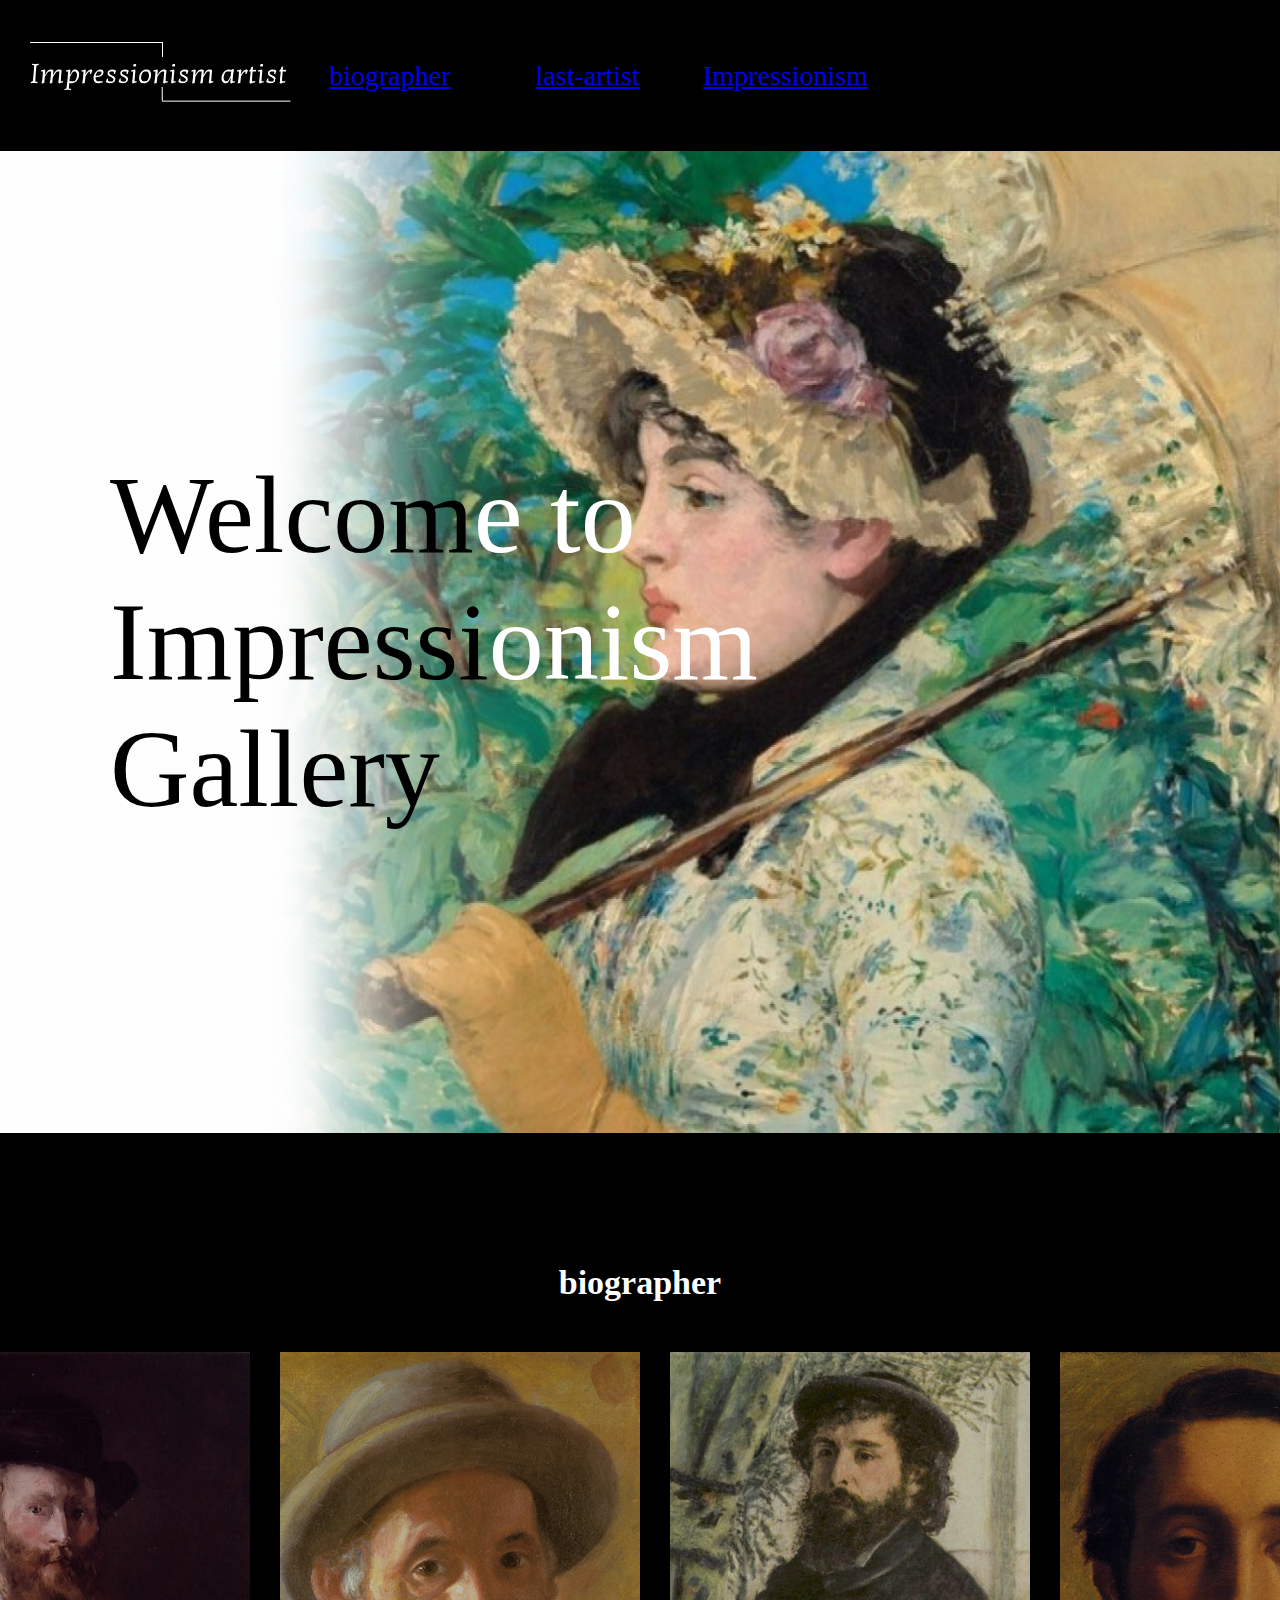
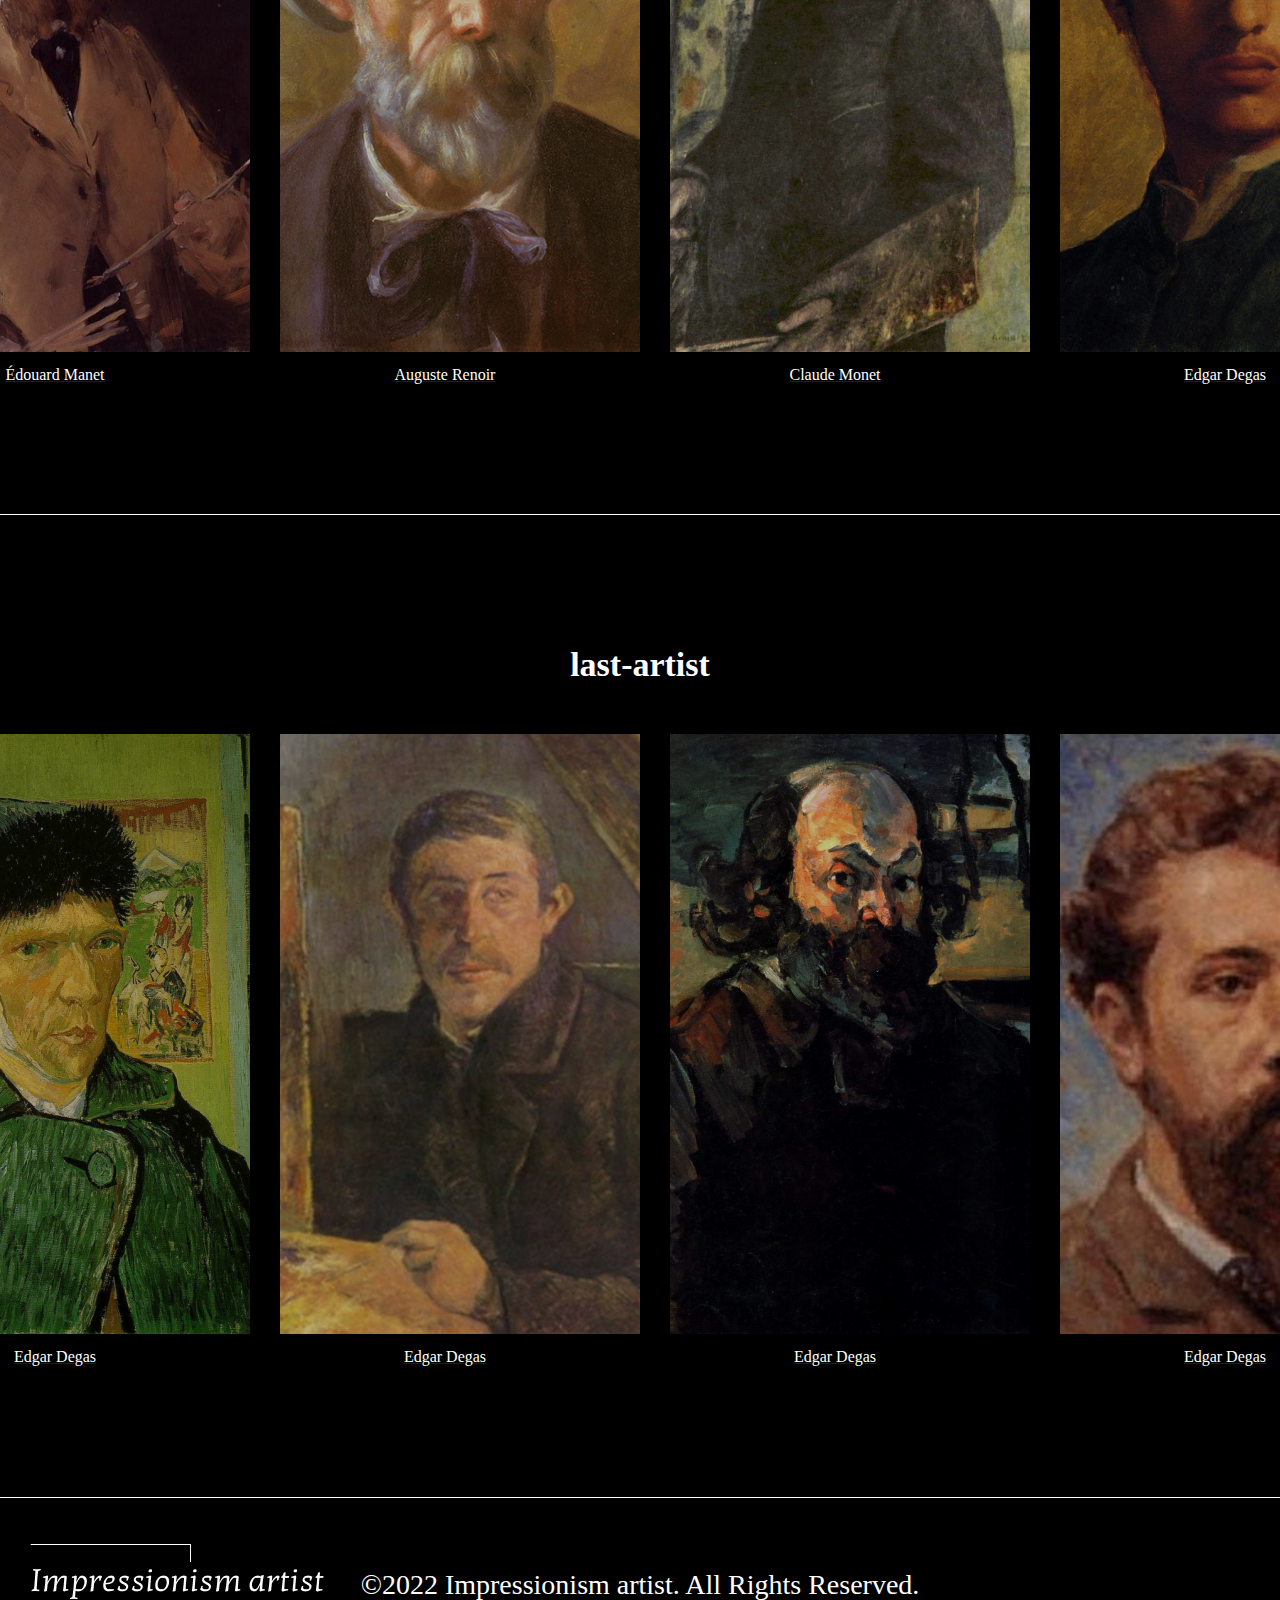
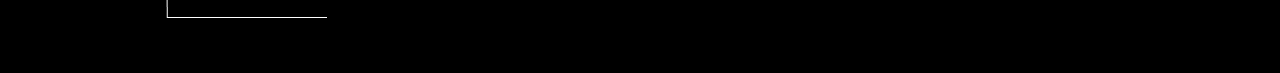
==== index.html @ 1bdc6eee "Add files via upload" ====
<!DOCTYPE html>
<html lang="en">
<head>
    <meta charset="UTF-8">
    <meta http-equiv="X-UA-Compatible" content="IE=edge">
    <meta name="viewport" content="width=device-width, initial-scale=1.0">
    <title>Impressionism artist</title>
    <!-- Noto Sans KR -->
    <link href="https://fonts.googleapis.com/css2?family=Noto+Sans+KR:wght@400;500;700&display=swap" rel="stylesheet">
    <!-- Bootstrap icon -->
    <link rel="stylesheet" href="https://cdn.jsdelivr.net/npm/bootstrap-icons@1.9.1/font/bootstrap-icons.css">
    <!-- style.css(공통) -->
    <link rel="stylesheet" href="./css/style.css">
    <script src="./js/main.js"></script>

</head>
<body>
    <header id="main-header" class="m-header"> 
        <div class="container">
            <h1>
                <a href="./index.html"> 
                    <img src="./images/logo.svg" alt="main-logo">
                </a>
            </h1>
            <nav>
                <div class="nav-bg"></div>
                <ul class="gnb">
                    <li><a href="#">biographer</a>
                        <ul class="sub">
                            <li><a href="#">Édouard Manet</a></li>
                            <li><a href="#">Auguste Renoir</a></li>
                            <li><a href="#">Claude Monet</a></li>
                            <li><a href="#">Edgar Degas</a></li>
                        </ul>
                    </li>
                    <li><a href="#">last-artist</a>
                        <ul class="sub">
                            <li><a href="#">Vincent Willem van Gogh</a></li>
                            <li><a href="#">Eugène Henri Paul Gauguin</a></li>
                            <li><a href="#">Paul Cézanne</a></li>
                            <li><a href="#">Georges Pierre Seurat</a></li>
                        </ul>
                    </li>
                    <li><a href="#">Impressionism</a></li>
                </div>
            </div>
    </header>
    <section id="section01-impressionism">
        <article>
            <div class="main-p">
                <p>Welcom<span>e to</span>
                    <br>Impressi<span>onism</span>
                    <br>Gallery</p>
                <img src="./images/main.jpg" alt="">
            </div>
        </article>
    </section>
    <section id="section02-impressionism">
        <h1 class="first">biographer</h1>
            <div class="biographer">
                <a href="#"><img src="./images/Édouard Manet.jpg" alt="1"><p>Édouard Manet </p></a>
                <a href="#"><img src="./images/Auguste Renoir.jpg" alt="2"><p>Auguste Renoir</p></a>
                <a href="#"><img src="./images/Claude Monet.jpg" alt="3"><p>Claude Monet</p></a>
                <a href="#"><img src="./images/Edgar Degas.jpg" alt="4"><p>Edgar Degas</p></a>
            </div>
    </section>
    <section id="section03-impressionism">
        <h1 class="second">last-artist</h1>
        <article>
            <div class="last-artist">
                <a href="#"><img src="./images/Vincent Willem van Gogh.jpg" alt="1"><p>Edgar Degas</p>
                <a href="#"><img src="./images/Eugène Henri Paul Gauguin.jpg " alt="2"><p>Edgar Degas</p></a>
                <a href="#"><img src="./images/Paul Cézanne.jpg" alt="3"><p>Edgar Degas</p></a>
                <a href="#"><img src="./images/Georges Pierre Seurat.jpg" alt="4"><p>Edgar Degas</p></a>
            </div>
        </article>
    </section>

    <footer>
        <div class="footer-container">
        <h1 class="footer-logo">
            <img src="./images/footer-logo.png" alt="">
        </h1>
           <p>©2022 Impressionism artist. All Rights Reserved.</p>
        <div> 
    </footer>
</body>
</html>
---- css/style.css ----
/* reset */
:root {
    --brand-color : #000000;
    --bg-color : #F9FE00;
    --pc-header-height: 151px;
}

* {
    margin: 0;
    padding: 0;
    box-sizing: border-box;
}

/* main-header */
#main-header {
    width: 100%;
    height: 151px;
    background: #000;
    display: flex;
    text-align: center;
    align-items: center;
    justify-content: space-between;
}

.container {
    width: 100%;
    display: flex;
    text-align: center;
    align-items: center;
    justify-content: center;
}

.container img {
    padding-left: 30px;
}

#main-header .nav-bg {
    position: absolute;
    width: 100%;
    height: 151px;
    background: #fff;
    opacity: 0.6;
    left: 0;
    top: 90px;
    display: none;
}

#main-header nav {
    width: 100%;
    float: right;
    text-align: center;
}

#main-header nav ul.gnb {
    width: 100%;
}

#main-header nav ul.gnb>li {
    width: 20%;
    float: left;
    position: relative;
}

#main-header nav ul.gnb>li>a {
    width: 100%;
    height: 100%;
    display: block;
    font-size: 28px;
}

#main-header nav ul.gnb>li:hover>a {
    color : #fff;
}

#main-header nav ul.gnb>li>ul.sub {
    width: 100%;
    height: 210px;
    display: none;
}

#main-header nav ul.gnb>li>ul.sub>li {
    width: 100%;
    line-height: 60px;
    font-size: 22px;
}

#main-header nav ul.gnb>li>ul.sub>li>a {
    width: 100%;
    height: 100%;
    display: block;
    color: #fff;
}

#main-header nav ul.gnb>li>ul.sub>li:hover>a {
    color: #000;
    font-weight: 700;
}


/* section01 */
#section01-impressionism {
    height: 982px;
    background-color: #000;
}

#section01-impressionism img{
    width: 100%;
    height: 982px;
}

.main-p{
    position: relative;
    display: flex;
    align-items: center;
}

.main-p p{
    position: absolute;
    align-items: center;
    justify-content: center;
    color: #000;
    font-size: 110px;
    padding-left: 110px;
}

.main-p span{
    color: #fff;
}

/* section02 */
#section02-impressionism{
    display: flex;
    flex-direction: column;
    justify-content: center;
    align-items: center;
    text-align: center;
    height: 982px;
    background-color: #000;
}

.biographer img {
    padding-left: 30px;
    opacity: 0.75;
    transition: 1s;
  }
  
.biographer img:hover {
    opacity: 1;
    transform: scale(1.2);
  }

.first {
    color: #fff;
    text-align: center;
    padding-bottom: 50px;
    font-size: 34px;
}

.biographer {
    display: flex;
    text-align: center;
    align-items: center;
    justify-content: center;
}

.biographer p{
    padding-top: 10px;
    color: #fff;
}

/* section03 */
#section03-impressionism{
    display: flex;
    flex-direction: column;
    justify-content: center;
    align-items: center;
    text-align: center;
    height: 982px;
    background-color: #000;
    outline: 1px solid #fff;
}

.last-artist img {
    padding-left: 30px;
    opacity: 0.75;
    transition: 1s;
  }
  
.last-artist img:hover {
    opacity: 1;
    transform: scale(1.2);
  }

.second {
    color: #fff;
    text-align: center;
    padding-bottom: 50px;
    font-size: 34px;
}

.last-artist p{
    padding-top: 10px;
    color: #fff;
}

.last-artist {
    display: flex;
    text-align: center;
    align-items: center;
    justify-content: center;
}

/* 마네 css */
#section01-Manet{
    height: 982px;
    background-color: #000;
}

.main-manet{
    width: 100%;
    display: flex;
    flex-direction: column;
    text-align: center;
    align-items: center;
    justify-content: center;
    outline: 1px solid #fff;
}

.main-manet h1{
    color: #fff;
    padding-top: 50px;
    padding-bottom: 10px;
    font-size: 30px;
}

.main-manet p{
    color: #fff;
}

.container-manet {
    width: 1400px;
    margin: 0 auto;
    display: flex;
    text-align: center;
    align-items: center;
    justify-content: space-between;
    outline: 1px solid red;
}

#section01-Manet .col p {
    font-weight: 300;
    font-size: 26px;
    color: #fff;
    padding-right: 40px;
}

/* section02-manet */
#section02-Manet{
    height: 982px;
    background-color: #000;
    outline: 1px solid #fff;
}

.container-manet-1 {
    width: 1400px;
    margin: 0 auto;
    display: flex;
    text-align: center;
    align-items: center;
    justify-content: space-between;
    outline: 1px solid red;
}

.manet-1{
    width: 100%;
    display: flex;
    flex-direction: column;
    text-align: center;
    align-items: center;
    justify-content: center;
}

.manet-1 {
    color: #fff;
    padding-top: 50px;
    padding-bottom: 10px;
    font-size: 30px;
}

.manet-1 h1{
    padding-bottom: 15px;
    border-bottom: 1px solid #fff;
}

.container-manet-1 p{
    color: #fff;
    font-weight: 300;
    font-size: 26px;
    padding-left: 40px;
}

/* section03-manet */
#section03-Manet{
    height: 982px;
    background-color: #000;
    outline: 1px solid #fff;
}

.container-manet-2 {
    width: 1400px;
    margin: 0 auto;
    display: flex;
    text-align: center;
    align-items: center;
    justify-content: space-between;
    outline: 1px solid red;
}

.manet-2{
    width: 100%;
    display: flex;
    flex-direction: column;
    text-align: center;
    align-items: center;
    justify-content: center;
    color: #fff;
    padding-top: 50px;
    padding-bottom: 10px;
    font-size: 30px;
}

.manet-2 h1{
    padding-bottom: 15px;
    border-bottom: 1px solid #fff;
}

.container-manet-2 p{
    color: #fff;
    font-weight: 300;
    font-size: 26px;
    padding-right: 40px;
}

/* section04-manet */
#section04-Manet{
    height: 982px;
    background-color: #000;
    outline: 1px solid #fff;
}

.container-manet-3 {
    width: 1400px;
    margin: 0 auto;
    display: flex;
    text-align: center;
    align-items: center;
    justify-content: space-between;
    outline: 1px solid red;
}

.manet-3{
    width: 100%;
    display: flex;
    flex-direction: column;
    text-align: center;
    align-items: center;
    justify-content: center;
    color: #fff;
    padding-top: 50px;
    padding-bottom: 10px;
    font-size: 30px;
}

.manet-3 h1{
    padding-bottom: 15px;
    border-bottom: 1px solid #fff;
}

.container-manet-3 p{
    color: #fff;
    font-weight: 300;
    font-size: 26px;
    padding-left: 40px;
}


/* footer */
footer{
    width: 100%;
    height: 176px;
    background: #000;
    display: flex;
    text-align: center;
    align-items: center;
}

.footer-container{
    position: relative;
    width: 100%;
    display: flex;
    /* text-align: center; */
    align-items: center;
    justify-content: center;
}

.footer-logo {
    position: absolute;
    left: 30px;
}

.footer-container p{
    display: flex;
    text-align: center;
    align-items: center;
    justify-content: center;
    font-size: 28px;
    color: #fff;
}
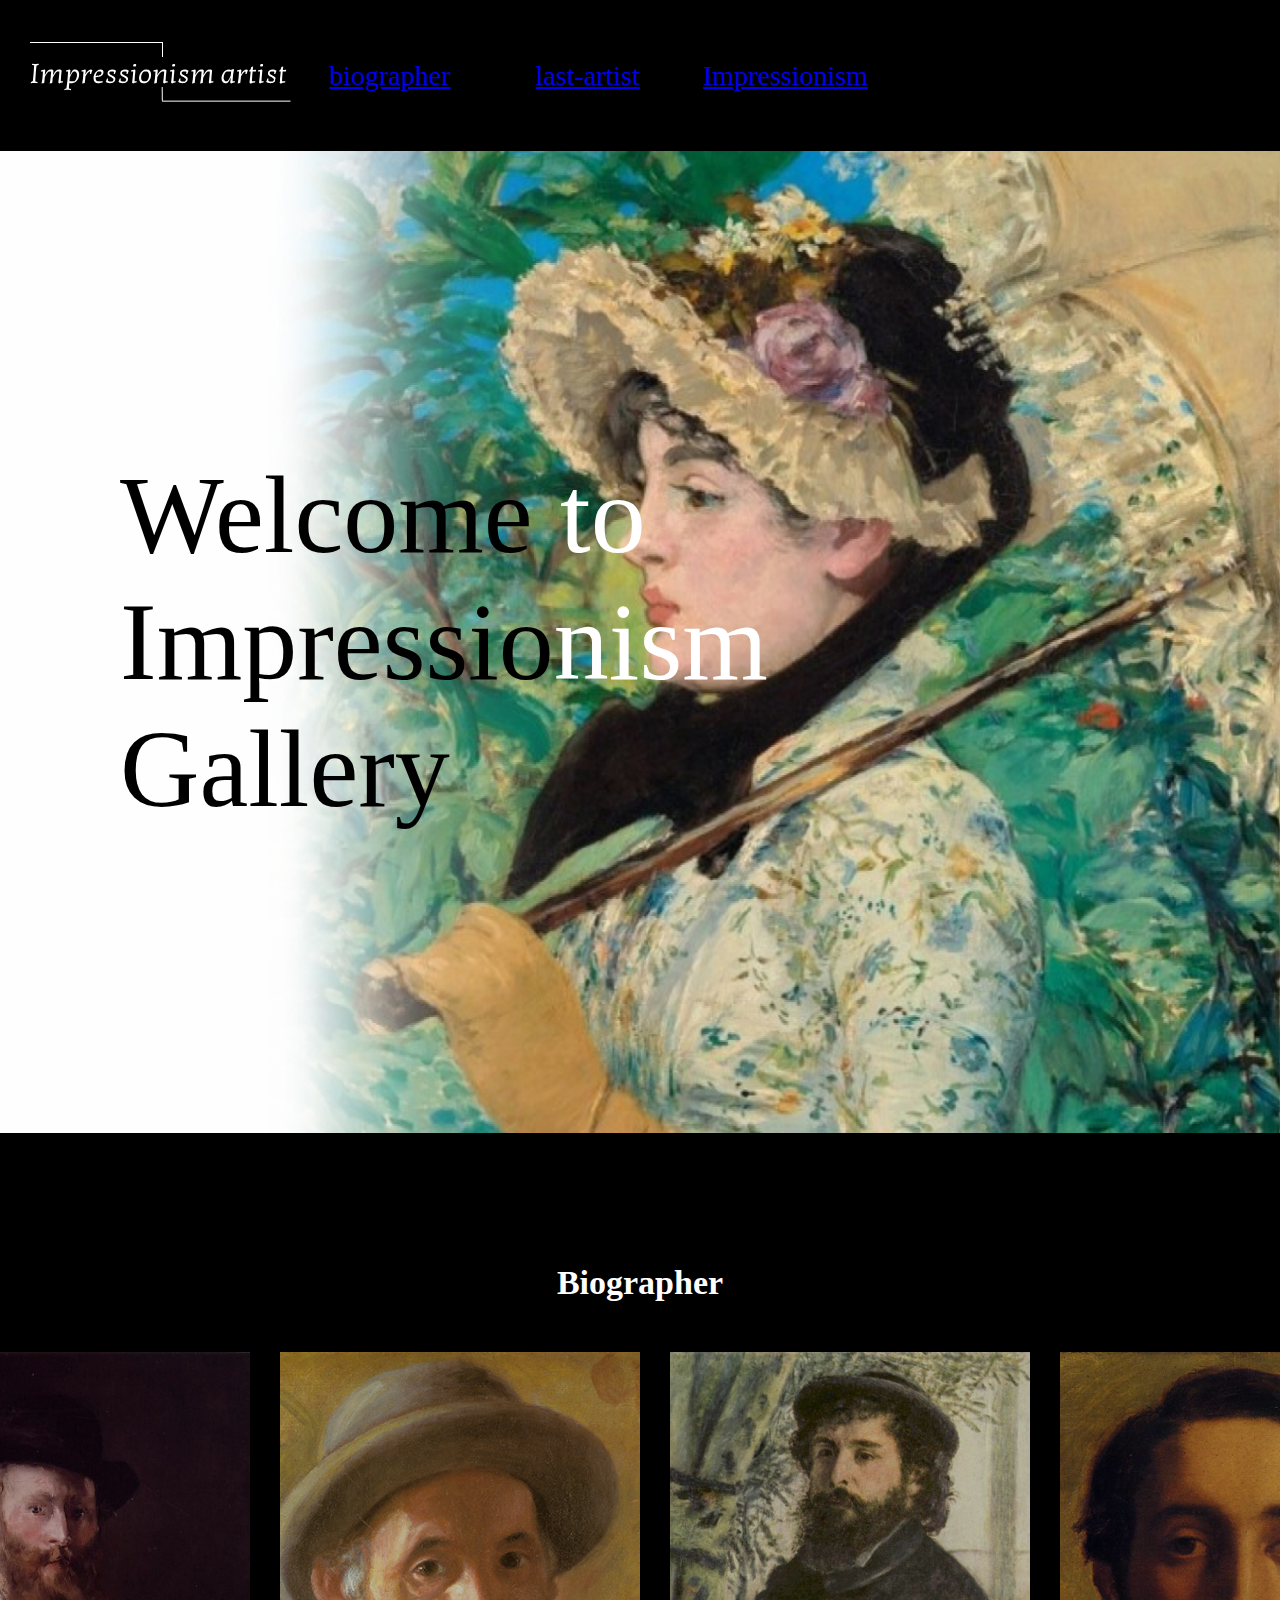
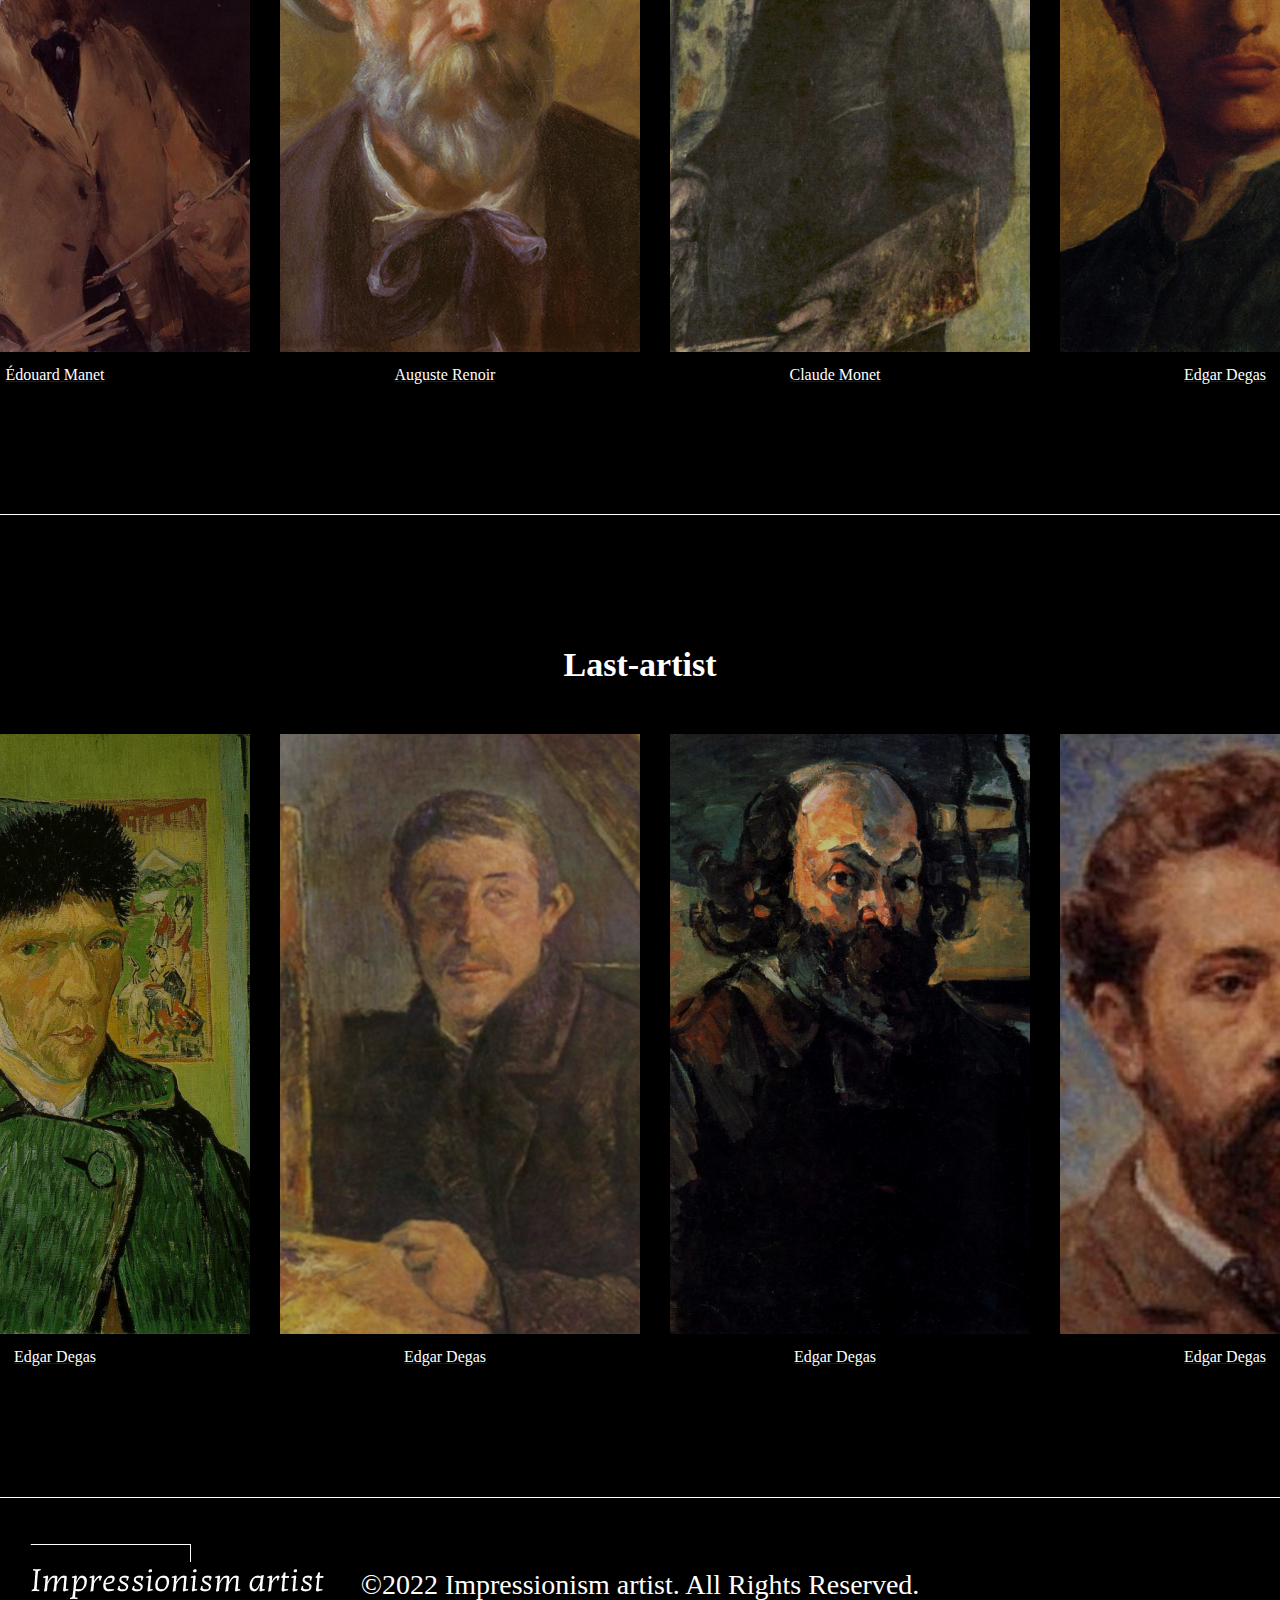
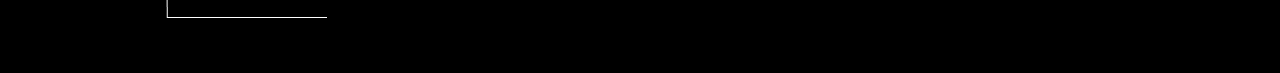
==== commit 7baf0aec: "Add files via upload" ====
--- a/index.html
+++ b/index.html
@@ -48,15 +48,15 @@
     <section id="section01-impressionism">
         <article>
             <div class="main-p">
-                <p>Welcom<span>e to</span>
-                    <br>Impressi<span>onism</span>
+                <p>Welcome<span> to</span>
+                    <br>Impressio<span>nism</span>
                     <br>Gallery</p>
                 <img src="./images/main.jpg" alt="">
             </div>
         </article>
     </section>
     <section id="section02-impressionism">
-        <h1 class="first">biographer</h1>
+        <h1 class="first">Biographer</h1>
             <div class="biographer">
                 <a href="#"><img src="./images/Édouard Manet.jpg" alt="1"><p>Édouard Manet </p></a>
                 <a href="#"><img src="./images/Auguste Renoir.jpg" alt="2"><p>Auguste Renoir</p></a>
@@ -65,7 +65,7 @@
             </div>
     </section>
     <section id="section03-impressionism">
-        <h1 class="second">last-artist</h1>
+        <h1 class="second">Last-artist</h1>
         <article>
             <div class="last-artist">
                 <a href="#"><img src="./images/Vincent Willem van Gogh.jpg" alt="1"><p>Edgar Degas</p>
--- a/css/style.css
+++ b/css/style.css
@@ -20,6 +20,7 @@
     text-align: center;
     align-items: center;
     justify-content: space-between;
+    outline: 1px solid #fff;
 }
 
 .container {
@@ -120,7 +121,7 @@
     justify-content: center;
     color: #000;
     font-size: 110px;
-    padding-left: 110px;
+    padding-left: 120px;
 }
 
 .main-p span{
@@ -146,7 +147,7 @@
   
 .biographer img:hover {
     opacity: 1;
-    transform: scale(1.2);
+    transform: scale(1.25);
   }
 
 .first {
@@ -188,7 +189,7 @@
   
 .last-artist img:hover {
     opacity: 1;
-    transform: scale(1.2);
+    transform: scale(1.1);
   }
 
 .second {
@@ -214,6 +215,10 @@
 #section01-Manet{
     height: 982px;
     background-color: #000;
+    display: flex;
+    text-align: center;
+    align-items: center;
+    justify-content: center;
 }
 
 .main-manet{
@@ -223,18 +228,14 @@
     text-align: center;
     align-items: center;
     justify-content: center;
-    outline: 1px solid #fff;
-}
-
-.main-manet h1{
-    color: #fff;
-    padding-top: 50px;
-    padding-bottom: 10px;
+    color: #fff;
     font-size: 30px;
 }
 
 .main-manet p{
-    color: #fff;
+    padding-top: 10px;
+    padding-bottom: 50px;
+    font-size: 19px;
 }
 
 .container-manet {
@@ -244,14 +245,13 @@
     text-align: center;
     align-items: center;
     justify-content: space-between;
-    outline: 1px solid red;
 }
 
 #section01-Manet .col p {
     font-weight: 300;
     font-size: 26px;
     color: #fff;
-    padding-right: 40px;
+    padding-right: 60px;
 }
 
 /* section02-manet */
@@ -259,6 +259,10 @@
     height: 982px;
     background-color: #000;
     outline: 1px solid #fff;
+    display: flex;
+    text-align: center;
+    align-items: center;
+    justify-content: center;
 }
 
 .container-manet-1 {
@@ -268,23 +272,17 @@
     text-align: center;
     align-items: center;
     justify-content: space-between;
-    outline: 1px solid red;
 }
 
 .manet-1{
     width: 100%;
     display: flex;
-    flex-direction: column;
-    text-align: center;
-    align-items: center;
-    justify-content: center;
-}
-
-.manet-1 {
-    color: #fff;
-    padding-top: 50px;
-    padding-bottom: 10px;
-    font-size: 30px;
+    text-align: center;
+    align-items: center;
+    justify-content: center;
+    color: #fff;
+    font-size: 30px;
+    padding-bottom: 50px;
 }
 
 .manet-1 h1{
@@ -296,14 +294,17 @@
     color: #fff;
     font-weight: 300;
     font-size: 26px;
-    padding-left: 40px;
+    padding-left: 60px;
 }
 
 /* section03-manet */
 #section03-Manet{
     height: 982px;
     background-color: #000;
-    outline: 1px solid #fff;
+    display: flex;
+    text-align: center;
+    align-items: center;
+    justify-content: center;
 }
 
 .container-manet-2 {
@@ -313,38 +314,39 @@
     text-align: center;
     align-items: center;
     justify-content: space-between;
-    outline: 1px solid red;
 }
 
 .manet-2{
     width: 100%;
     display: flex;
-    flex-direction: column;
-    text-align: center;
-    align-items: center;
-    justify-content: center;
-    color: #fff;
-    padding-top: 50px;
-    padding-bottom: 10px;
-    font-size: 30px;
+    text-align: center;
+    align-items: center;
+    justify-content: center;
+    color: #fff;
+    font-size: 30px;
+    padding-bottom: 50px;
 }
 
 .manet-2 h1{
     padding-bottom: 15px;
-    border-bottom: 1px solid #fff;
+    border-bottom: 1px solid #fff
 }
 
 .container-manet-2 p{
     color: #fff;
     font-weight: 300;
     font-size: 26px;
-    padding-right: 40px;
+    padding-right: 60px;
 }
 
 /* section04-manet */
 #section04-Manet{
     height: 982px;
     background-color: #000;
+    display: flex;
+    text-align: center;
+    align-items: center;
+    justify-content: center;
     outline: 1px solid #fff;
 }
 
@@ -355,20 +357,17 @@
     text-align: center;
     align-items: center;
     justify-content: space-between;
-    outline: 1px solid red;
 }
 
 .manet-3{
     width: 100%;
     display: flex;
-    flex-direction: column;
-    text-align: center;
-    align-items: center;
-    justify-content: center;
-    color: #fff;
-    padding-top: 50px;
-    padding-bottom: 10px;
-    font-size: 30px;
+    text-align: center;
+    align-items: center;
+    justify-content: center;
+    color: #fff;
+    font-size: 30px;
+    padding-bottom: 50px;
 }
 
 .manet-3 h1{
@@ -380,7 +379,216 @@
     color: #fff;
     font-weight: 300;
     font-size: 26px;
-    padding-left: 40px;
+    padding-left: 60px;
+}
+/* 르누아르 css */
+#section01-Renoir{
+    height: 982px;
+    background-color: #000;
+    display: flex;
+    text-align: center;
+    align-items: center;
+    justify-content: center;
+}
+
+.main-Renoir{
+    width: 100%;
+    display: flex;
+    flex-direction: column;
+    text-align: center;
+    align-items: center;
+    justify-content: center;
+    color: #fff;
+    font-size: 30px;
+}
+
+.main-Renoir p{
+    padding-top: 10px;
+    padding-bottom: 50px;
+    font-size: 19px;
+}
+
+.container-Renoir {
+    width: 1400px;
+    margin: 0 auto;
+    display: flex;
+    text-align: center;
+    align-items: center;
+    justify-content: space-between;
+}
+
+#section01-Renoir .col p {
+    font-weight: 300;
+    font-size: 26px;
+    color: #fff;
+    padding-left: 60px;
+}
+
+/* section02-Renoir */
+#section02-Renoir{
+    height: 982px;
+    background-color: #000;
+    outline: 1px solid #fff;
+    display: flex;
+    text-align: center;
+    align-items: center;
+    justify-content: center;
+}
+
+.container-Renoir-1 {
+    width: 1400px;
+    margin: 0 auto;
+    display: flex;
+    text-align: center;
+    align-items: center;
+    justify-content: space-between;
+}
+
+.Renoir-1{
+    width: 100%;
+    display: flex;
+    text-align: center;
+    align-items: center;
+    justify-content: center;
+    color: #fff;
+    font-size: 30px;
+    padding-bottom: 50px;
+}
+
+.Renoir-1 h1{
+    padding-bottom: 15px;
+    border-bottom: 1px solid #fff;
+}
+
+.container-Renoir-1 p{
+    color: #fff;
+    font-weight: 300;
+    font-size: 26px;
+    padding-right: 60px;
+}
+
+/* section03-Renoir*/
+#section03-Renoir{
+    height: 982px;
+    background-color: #000;
+    display: flex;
+    text-align: center;
+    align-items: center;
+    justify-content: center;
+}
+
+.container-Renoir-2 {
+    width: 1400px;
+    margin: 0 auto;
+    display: flex;
+    text-align: center;
+    align-items: center;
+    justify-content: space-between;
+}
+
+.Renoir-2{
+    width: 100%;
+    display: flex;
+    text-align: center;
+    align-items: center;
+    justify-content: center;
+    color: #fff;
+    font-size: 30px;
+    padding-bottom: 50px;
+}
+
+.Renoir-2 h1{
+    padding-bottom: 15px;
+    border-bottom: 1px solid #fff
+}
+
+.container-Renoir-2 p{
+    color: #fff;
+    font-weight: 300;
+    font-size: 26px;
+    padding-left: 60px;
+}
+
+/* section04-Renoir*/
+#section04-Renoir{
+    height: 982px;
+    background-color: #000;
+    display: flex;
+    text-align: center;
+    align-items: center;
+    justify-content: center;
+    outline: 1px solid #fff;
+}
+
+.container-Renoir-3 {
+    width: 1400px;
+    margin: 0 auto;
+    display: flex;
+    text-align: center;
+    align-items: center;
+    justify-content: space-between;
+}
+
+.Renoir-3{
+    width: 100%;
+    display: flex;
+    text-align: center;
+    align-items: center;
+    justify-content: center;
+    color: #fff;
+    font-size: 30px;
+    padding-bottom: 50px;
+}
+
+.Renoir-3 h1{
+    padding-bottom: 15px;
+    border-bottom: 1px solid #fff;
+}
+
+.container-Renoir-3 p{
+    color: #fff;
+    font-weight: 300;
+    font-size: 26px;
+    padding-right: 60px;
+}
+
+/* introduce */
+#section01-intro{
+    height: 982px;
+    background-color: #000;
+    display: flex;
+    text-align: center;
+    align-items: center;
+    justify-content: center;
+}
+
+.main-intro{
+    display: flex;
+    text-align: center;
+    align-items: center;
+    justify-content: center;
+}
+
+.main-intro h1{
+    color: #F9FE00;
+    font-size: 32px;
+    border-bottom: 1px solid #fff;
+    padding-bottom: 10px;
+}
+
+.container-intro{
+    margin: 0 auto;
+    width: 1440px;
+    position: relative;
+    text-align: center;
+    align-items: center;
+    justify-content: center;
+}
+
+.container-intro p{
+    padding-top: 50px;
+    color: #fff;
+    font-size: 28px;
 }
 
 
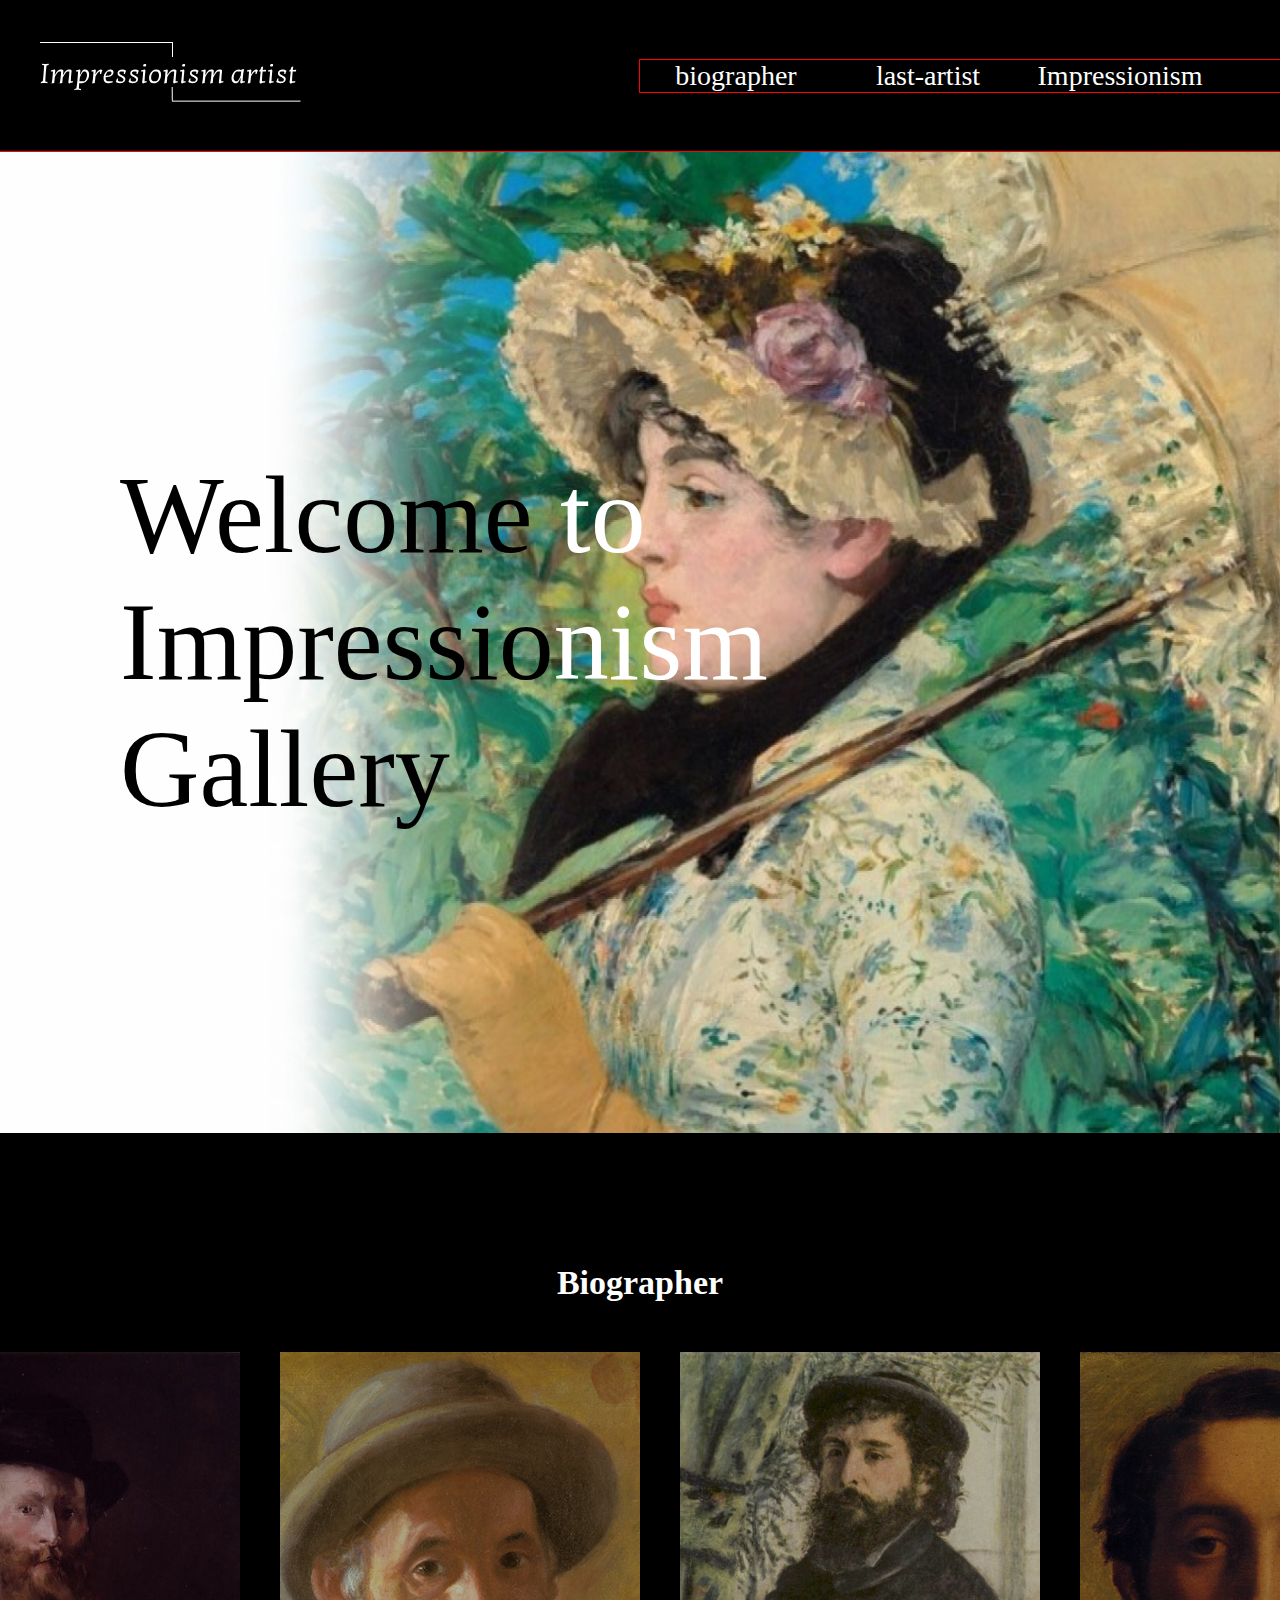
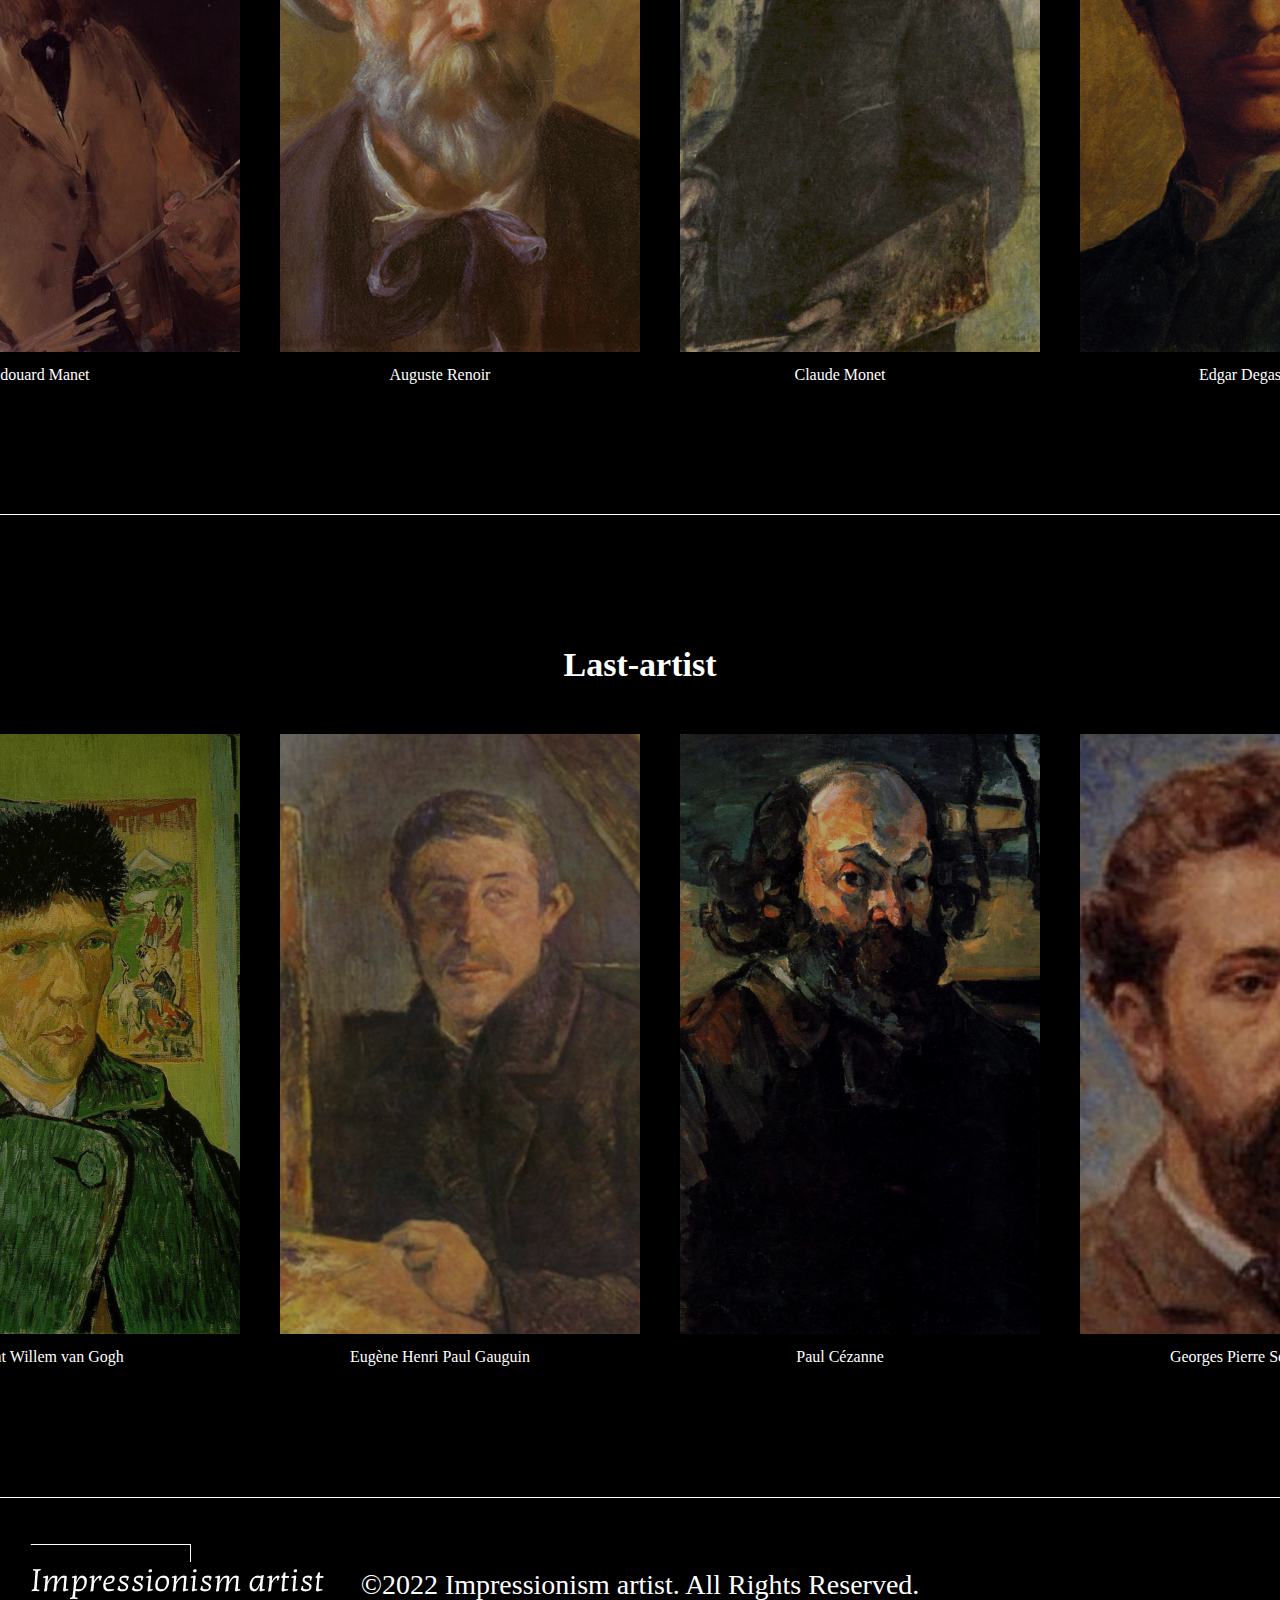
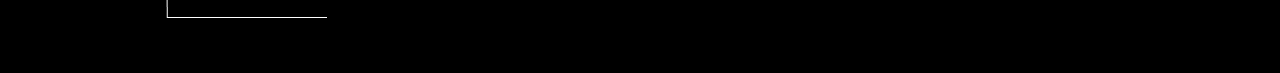
==== commit 7895a5ae: "Add files via upload" ====
--- a/index.html
+++ b/index.html
@@ -7,10 +7,10 @@
     <title>Impressionism artist</title>
     <!-- Noto Sans KR -->
     <link href="https://fonts.googleapis.com/css2?family=Noto+Sans+KR:wght@400;500;700&display=swap" rel="stylesheet">
-    <!-- Bootstrap icon -->
-    <link rel="stylesheet" href="https://cdn.jsdelivr.net/npm/bootstrap-icons@1.9.1/font/bootstrap-icons.css">
     <!-- style.css(공통) -->
     <link rel="stylesheet" href="./css/style.css">
+    <script src="./js/jquery-3.6.0.js"></script>
+      <script src="https://cdn.jsdelivr.net/npm/swiper@8/swiper-bundle.min.js"></script>
     <script src="./js/main.js"></script>
 
 </head>
@@ -27,21 +27,21 @@
                 <ul class="gnb">
                     <li><a href="#">biographer</a>
                         <ul class="sub">
-                            <li><a href="#">Édouard Manet</a></li>
-                            <li><a href="#">Auguste Renoir</a></li>
-                            <li><a href="#">Claude Monet</a></li>
-                            <li><a href="#">Edgar Degas</a></li>
+                            <li><a href="./Manet.html">Édouard Manet</a></li>
+                            <li><a href="./Renoir.html">Auguste Renoir</a></li>
+                            <li><a href="./Monet.html">Claude Monet</a></li>
+                            <li><a href="./Degas.html">Edgar Degas</a></li>
                         </ul>
                     </li>
                     <li><a href="#">last-artist</a>
                         <ul class="sub">
-                            <li><a href="#">Vincent Willem van Gogh</a></li>
-                            <li><a href="#">Eugène Henri Paul Gauguin</a></li>
-                            <li><a href="#">Paul Cézanne</a></li>
-                            <li><a href="#">Georges Pierre Seurat</a></li>
+                            <li><a href="./Gogh.html">Vincent Willem van Gogh</a></li>
+                            <li><a href="./Gauguin.html">Eugène Henri Paul Gauguin</a></li>
+                            <li><a href="./Cézanne.html">Paul Cézanne</a></li>
+                            <li><a href="./Seurat.html">Georges Pierre Seurat</a></li>
                         </ul>
                     </li>
-                    <li><a href="#">Impressionism</a></li>
+                    <li><a href="./impressionism.html">Impressionism</a></li>
                 </div>
             </div>
     </header>
@@ -58,20 +58,20 @@
     <section id="section02-impressionism">
         <h1 class="first">Biographer</h1>
             <div class="biographer">
-                <a href="#"><img src="./images/Édouard Manet.jpg" alt="1"><p>Édouard Manet </p></a>
-                <a href="#"><img src="./images/Auguste Renoir.jpg" alt="2"><p>Auguste Renoir</p></a>
-                <a href="#"><img src="./images/Claude Monet.jpg" alt="3"><p>Claude Monet</p></a>
-                <a href="#"><img src="./images/Edgar Degas.jpg" alt="4"><p>Edgar Degas</p></a>
+                <a href="./Manet.html"><img src="./images/Édouard Manet.jpg" alt="1"><p>Édouard Manet </p></a>
+                <a href="./Renoir.html"><img src="./images/Auguste Renoir.jpg" alt="2"><p>Auguste Renoir</p></a>
+                <a href="./Monet.html"><img src="./images/Claude Monet.jpg" alt="3"><p>Claude Monet</p></a>
+                <a href="./Degas.html"><img src="./images/Edgar Degas.jpg" alt="4"><p>Edgar Degas</p></a>
             </div>
     </section>
     <section id="section03-impressionism">
         <h1 class="second">Last-artist</h1>
         <article>
             <div class="last-artist">
-                <a href="#"><img src="./images/Vincent Willem van Gogh.jpg" alt="1"><p>Edgar Degas</p>
-                <a href="#"><img src="./images/Eugène Henri Paul Gauguin.jpg " alt="2"><p>Edgar Degas</p></a>
-                <a href="#"><img src="./images/Paul Cézanne.jpg" alt="3"><p>Edgar Degas</p></a>
-                <a href="#"><img src="./images/Georges Pierre Seurat.jpg" alt="4"><p>Edgar Degas</p></a>
+                <a href="./Gogh.html"><img src="./images/Vincent Willem van Gogh.jpg" alt="1"><p>Vincent Willem van Gogh</p>
+                <a href="./Gauguin.html"><img src="./images/Eugène Henri Paul Gauguin.jpg " alt="2"><p>Eugène Henri Paul Gauguin</p></a>
+                <a href="./Cézanne.html"><img src="./images/Paul Cézanne.jpg" alt="3"><p>Paul Cézanne</p></a>
+                <a href="./Seurat.html"><img src="./images/Georges Pierre Seurat.jpg" alt="4"><p>Georges Pierre Seurat</p></a>
             </div>
         </article>
     </section>
@@ -85,4 +85,4 @@
         <div> 
     </footer>
 </body>
-</html>+</html>
--- a/css/style.css
+++ b/css/style.css
@@ -11,45 +11,59 @@
     box-sizing: border-box;
 }
 
+ul {
+    list-style-type: none;
+}
+
+li {
+    list-style-type: none;
+}
+
+a {
+    text-decoration: none;
+    color: #fff;
+}
+
 /* main-header */
-#main-header {
+#main-header{
     width: 100%;
     height: 151px;
     background: #000;
-    display: flex;
-    text-align: center;
-    align-items: center;
-    justify-content: space-between;
-    outline: 1px solid #fff;
+    z-index: 10;
+    position: relative;
+    display: flex;
+    text-align: center;
+    align-items: center;
+    justify-content: center;
 }
 
 .container {
     width: 100%;
-    display: flex;
-    text-align: center;
-    align-items: center;
-    justify-content: center;
+    height: 100%;
+    display: flex;
+    text-align: center;
+    align-items: center;
+    justify-content: space-between;
+    outline: 1px solid red;
 }
 
 .container img {
-    padding-left: 30px;
+    padding-left: 40px;
 }
 
 #main-header .nav-bg {
     position: absolute;
-    width: 100%;
-    height: 151px;
+    width: 50%;
+    height: 180px;
     background: #fff;
     opacity: 0.6;
-    left: 0;
     top: 90px;
     display: none;
 }
 
 #main-header nav {
-    width: 100%;
-    float: right;
-    text-align: center;
+    width: 50%;
+    outline: 1px solid red;
 }
 
 #main-header nav ul.gnb {
@@ -57,7 +71,7 @@
 }
 
 #main-header nav ul.gnb>li {
-    width: 20%;
+    width: 30%;
     float: left;
     position: relative;
 }
@@ -70,12 +84,12 @@
 }
 
 #main-header nav ul.gnb>li:hover>a {
-    color : #fff;
+    color : #F9FE00;
 }
 
 #main-header nav ul.gnb>li>ul.sub {
     width: 100%;
-    height: 210px;
+    height: 151px;
     display: none;
 }
 
@@ -89,11 +103,11 @@
     width: 100%;
     height: 100%;
     display: block;
-    color: #fff;
+    color: #000;
 }
 
 #main-header nav ul.gnb>li>ul.sub>li:hover>a {
-    color: #000;
+    color: #F9FE00;
     font-weight: 700;
 }
 
@@ -140,8 +154,8 @@
 }
 
 .biographer img {
-    padding-left: 30px;
-    opacity: 0.75;
+    padding-left: 40px;
+    opacity: 0.7;
     transition: 1s;
   }
   
@@ -182,14 +196,14 @@
 }
 
 .last-artist img {
-    padding-left: 30px;
-    opacity: 0.75;
+    padding-left: 40px;
+    opacity: 0.7;
     transition: 1s;
   }
   
 .last-artist img:hover {
     opacity: 1;
-    transform: scale(1.1);
+    transform: scale(1.25);
   }
 
 .second {
@@ -211,17 +225,17 @@
     justify-content: center;
 }
 
-/* 마네 css */
-#section01-Manet{
-    height: 982px;
-    background-color: #000;
-    display: flex;
-    text-align: center;
-    align-items: center;
-    justify-content: center;
-}
-
-.main-manet{
+/* 마네,모네,고갱,쇠라 css */
+#section01-Manet, #section01-Monet, #section01-Gauguin,#section01-Seurat{
+    height: 982px;
+    background-color: #000;
+    display: flex;
+    text-align: center;
+    align-items: center;
+    justify-content: center;
+}
+
+.main-manet, .main-monet, .main-gauguin, .main-seurat{
     width: 100%;
     display: flex;
     flex-direction: column;
@@ -232,13 +246,13 @@
     font-size: 30px;
 }
 
-.main-manet p{
+.main-manet p, .main-monet p, .main-gauguin p, .main-seurat p{
     padding-top: 10px;
     padding-bottom: 50px;
     font-size: 19px;
 }
 
-.container-manet {
+.container-manet ,.container-monet, .container-gauguin,.container-seurat{
     width: 1400px;
     margin: 0 auto;
     display: flex;
@@ -247,7 +261,7 @@
     justify-content: space-between;
 }
 
-#section01-Manet .col p {
+#section01-Manet .col p , #section01-Monet .col p, #section01-Gauguin .col p, #section01-Seurat .col p{
     font-weight: 300;
     font-size: 26px;
     color: #fff;
@@ -255,7 +269,7 @@
 }
 
 /* section02-manet */
-#section02-Manet{
+#section02-Manet, #section02-Monet, #section02-Gauguin, #section02-Seurat{
     height: 982px;
     background-color: #000;
     outline: 1px solid #fff;
@@ -265,7 +279,7 @@
     justify-content: center;
 }
 
-.container-manet-1 {
+.container-manet-1, .container-monet-1,.container-gauguin-1, .container-seurat-1{
     width: 1400px;
     margin: 0 auto;
     display: flex;
@@ -274,23 +288,23 @@
     justify-content: space-between;
 }
 
-.manet-1{
-    width: 100%;
-    display: flex;
-    text-align: center;
-    align-items: center;
-    justify-content: center;
-    color: #fff;
-    font-size: 30px;
-    padding-bottom: 50px;
-}
-
-.manet-1 h1{
+.manet-1, .monet-1, .gauguin-1, .seurat-1{
+    width: 100%;
+    display: flex;
+    text-align: center;
+    align-items: center;
+    justify-content: center;
+    color: #fff;
+    font-size: 30px;
+    padding-bottom: 50px;
+}
+
+.manet-1 h1, .monet-1 h1 ,.gauguin-1 h1, .seurat-1 h1{
     padding-bottom: 15px;
     border-bottom: 1px solid #fff;
 }
 
-.container-manet-1 p{
+.container-manet-1 p, .container-monet-1 p ,.container-gauguin-1 p, .container-seurat-1 p{
     color: #fff;
     font-weight: 300;
     font-size: 26px;
@@ -298,16 +312,16 @@
 }
 
 /* section03-manet */
-#section03-Manet{
-    height: 982px;
-    background-color: #000;
-    display: flex;
-    text-align: center;
-    align-items: center;
-    justify-content: center;
-}
-
-.container-manet-2 {
+#section03-Manet ,#section03-Monet, #section03-Gauguin, #section03-Seurat{
+    height: 982px;
+    background-color: #000;
+    display: flex;
+    text-align: center;
+    align-items: center;
+    justify-content: center;
+}
+
+.container-manet-2 , .container-monet-2,.container-gauguin-2, .container-seurat-2{
     width: 1400px;
     margin: 0 auto;
     display: flex;
@@ -316,23 +330,23 @@
     justify-content: space-between;
 }
 
-.manet-2{
-    width: 100%;
-    display: flex;
-    text-align: center;
-    align-items: center;
-    justify-content: center;
-    color: #fff;
-    font-size: 30px;
-    padding-bottom: 50px;
-}
-
-.manet-2 h1{
+.manet-2, .monet-2, .gauguin-2, .seurat-2{
+    width: 100%;
+    display: flex;
+    text-align: center;
+    align-items: center;
+    justify-content: center;
+    color: #fff;
+    font-size: 30px;
+    padding-bottom: 50px;
+}
+
+.manet-2 h1 , .monet-2 h1, .gauguin-2 h1, .seurat-2 h1{
     padding-bottom: 15px;
     border-bottom: 1px solid #fff
 }
 
-.container-manet-2 p{
+.container-manet-2 p, .container-monet-2 p, .container-gauguin-2 p, .container-seurat-2 p{
     color: #fff;
     font-weight: 300;
     font-size: 26px;
@@ -340,7 +354,7 @@
 }
 
 /* section04-manet */
-#section04-Manet{
+#section04-Manet, #section04-Monet ,#section04-Gauguin, #section04-Seurat{
     height: 982px;
     background-color: #000;
     display: flex;
@@ -350,7 +364,7 @@
     outline: 1px solid #fff;
 }
 
-.container-manet-3 {
+.container-manet-3 , .container-monet-3, .container-gauguin-3 ,.container-seurat-3{
     width: 1400px;
     margin: 0 auto;
     display: flex;
@@ -359,39 +373,41 @@
     justify-content: space-between;
 }
 
-.manet-3{
-    width: 100%;
-    display: flex;
-    text-align: center;
-    align-items: center;
-    justify-content: center;
-    color: #fff;
-    font-size: 30px;
-    padding-bottom: 50px;
-}
-
-.manet-3 h1{
+.manet-3, .monet-3, .gauguin-3, .seurat-3{
+    width: 100%;
+    display: flex;
+    text-align: center;
+    align-items: center;
+    justify-content: center;
+    color: #fff;
+    font-size: 30px;
+    padding-bottom: 50px;
+}
+
+.manet-3 h1, .monet-3 h1, .gauguin-3 h1, .seurat-3 h1{
     padding-bottom: 15px;
     border-bottom: 1px solid #fff;
 }
 
-.container-manet-3 p{
+.container-manet-3 p ,.container-monet-3 p, .container-gauguin-3 p, .container-seurat-3 p{
     color: #fff;
     font-weight: 300;
     font-size: 26px;
     padding-left: 60px;
 }
-/* 르누아르 css */
-#section01-Renoir{
-    height: 982px;
-    background-color: #000;
-    display: flex;
-    text-align: center;
-    align-items: center;
-    justify-content: center;
-}
-
-.main-Renoir{
+
+
+/* 르누아르,드가,고흐,세잔 css */
+#section01-Renoir, #section01-Degas, #section01-Gogh,#section01-Cezanne{
+    height: 982px;
+    background-color: #000;
+    display: flex;
+    text-align: center;
+    align-items: center;
+    justify-content: center;
+}
+
+.main-Renoir ,.main-degas,.main-gogh,.main-cezanne{
     width: 100%;
     display: flex;
     flex-direction: column;
@@ -402,13 +418,13 @@
     font-size: 30px;
 }
 
-.main-Renoir p{
+.main-Renoir p, .main-degas p, .main-gogh p,.main-cezanne p{
     padding-top: 10px;
     padding-bottom: 50px;
     font-size: 19px;
 }
 
-.container-Renoir {
+.container-Renoir ,.container-degas,.container-gogh,.container-cezanne{
     width: 1400px;
     margin: 0 auto;
     display: flex;
@@ -417,7 +433,7 @@
     justify-content: space-between;
 }
 
-#section01-Renoir .col p {
+#section01-Renoir .col p ,#section01-Degas .col p, #section01-Gogh .col p, #section01-Cezanne .col p{
     font-weight: 300;
     font-size: 26px;
     color: #fff;
@@ -425,7 +441,7 @@
 }
 
 /* section02-Renoir */
-#section02-Renoir{
+#section02-Renoir, #section02-Degas, #section02-Gogh, #section02-Cezanne{
     height: 982px;
     background-color: #000;
     outline: 1px solid #fff;
@@ -435,32 +451,32 @@
     justify-content: center;
 }
 
-.container-Renoir-1 {
-    width: 1400px;
-    margin: 0 auto;
-    display: flex;
-    text-align: center;
-    align-items: center;
-    justify-content: space-between;
-}
-
-.Renoir-1{
-    width: 100%;
-    display: flex;
-    text-align: center;
-    align-items: center;
-    justify-content: center;
-    color: #fff;
-    font-size: 30px;
-    padding-bottom: 50px;
-}
-
-.Renoir-1 h1{
+.container-Renoir-1 ,.container-degas-1,.container-gogh-1,.container-cezanne-1{
+    width: 1380px;
+    margin: 0 auto;
+    display: flex;
+    text-align: center;
+    align-items: center;
+    justify-content: space-between;
+}
+
+.Renoir-1, .degas-1,.gogh-1,.cezanne-1{
+    width: 100%;
+    display: flex;
+    text-align: center;
+    align-items: center;
+    justify-content: center;
+    color: #fff;
+    font-size: 30px;
+    padding-bottom: 50px;
+}
+
+.Renoir-1 h1, .degas-1 h1,.gogh-1 h1,.cezanne-1 h1{
     padding-bottom: 15px;
     border-bottom: 1px solid #fff;
 }
 
-.container-Renoir-1 p{
+.container-Renoir-1 p, .container-degas-1 p,.container-gogh-1 p,.container-cezanne-1 p{
     color: #fff;
     font-weight: 300;
     font-size: 26px;
@@ -468,16 +484,16 @@
 }
 
 /* section03-Renoir*/
-#section03-Renoir{
-    height: 982px;
-    background-color: #000;
-    display: flex;
-    text-align: center;
-    align-items: center;
-    justify-content: center;
-}
-
-.container-Renoir-2 {
+#section03-Renoir, #section03-Degas ,#section03-Gogh, #section03-Cezanne{
+    height: 982px;
+    background-color: #000;
+    display: flex;
+    text-align: center;
+    align-items: center;
+    justify-content: center;
+}
+
+.container-Renoir-2 ,.container-degas-2,.container-gogh-2,.container-cezanne-2{
     width: 1400px;
     margin: 0 auto;
     display: flex;
@@ -486,23 +502,23 @@
     justify-content: space-between;
 }
 
-.Renoir-2{
-    width: 100%;
-    display: flex;
-    text-align: center;
-    align-items: center;
-    justify-content: center;
-    color: #fff;
-    font-size: 30px;
-    padding-bottom: 50px;
-}
-
-.Renoir-2 h1{
+.Renoir-2,.degas-2,.gogh-2,.cezanne-2{
+    width: 100%;
+    display: flex;
+    text-align: center;
+    align-items: center;
+    justify-content: center;
+    color: #fff;
+    font-size: 30px;
+    padding-bottom: 50px;
+}
+
+.Renoir-2 h1, .degas-2 h1,.gogh-2 h1,.cezanne-2 h1{
     padding-bottom: 15px;
     border-bottom: 1px solid #fff
 }
 
-.container-Renoir-2 p{
+.container-Renoir-2 p, .container-degas-2 p,.container-gogh-2 p,.container-cezanne-2 p{
     color: #fff;
     font-weight: 300;
     font-size: 26px;
@@ -510,7 +526,7 @@
 }
 
 /* section04-Renoir*/
-#section04-Renoir{
+#section04-Renoir, #section04-Degas, #section04-Gogh, #section04-Cezanne{
     height: 982px;
     background-color: #000;
     display: flex;
@@ -520,7 +536,7 @@
     outline: 1px solid #fff;
 }
 
-.container-Renoir-3 {
+.container-Renoir-3, .container-degas-3 ,.container-gogh-3,.container-cezanne-3{
     width: 1400px;
     margin: 0 auto;
     display: flex;
@@ -529,23 +545,23 @@
     justify-content: space-between;
 }
 
-.Renoir-3{
-    width: 100%;
-    display: flex;
-    text-align: center;
-    align-items: center;
-    justify-content: center;
-    color: #fff;
-    font-size: 30px;
-    padding-bottom: 50px;
-}
-
-.Renoir-3 h1{
+.Renoir-3,.degas-3,.gogh-3,.cezanne-3{
+    width: 100%;
+    display: flex;
+    text-align: center;
+    align-items: center;
+    justify-content: center;
+    color: #fff;
+    font-size: 30px;
+    padding-bottom: 50px;
+}
+
+.Renoir-3 h1, .degas-3 h1, .gogh-3 h1,.cezanne-3 h1{
     padding-bottom: 15px;
     border-bottom: 1px solid #fff;
 }
 
-.container-Renoir-3 p{
+.container-Renoir-3 p, .container-degas-3 p, .container-gogh-3 p,.container-cezanne-3 p{
     color: #fff;
     font-weight: 300;
     font-size: 26px;
@@ -560,6 +576,7 @@
     text-align: center;
     align-items: center;
     justify-content: center;
+    outline: 1px solid #fff;
 }
 
 .main-intro{
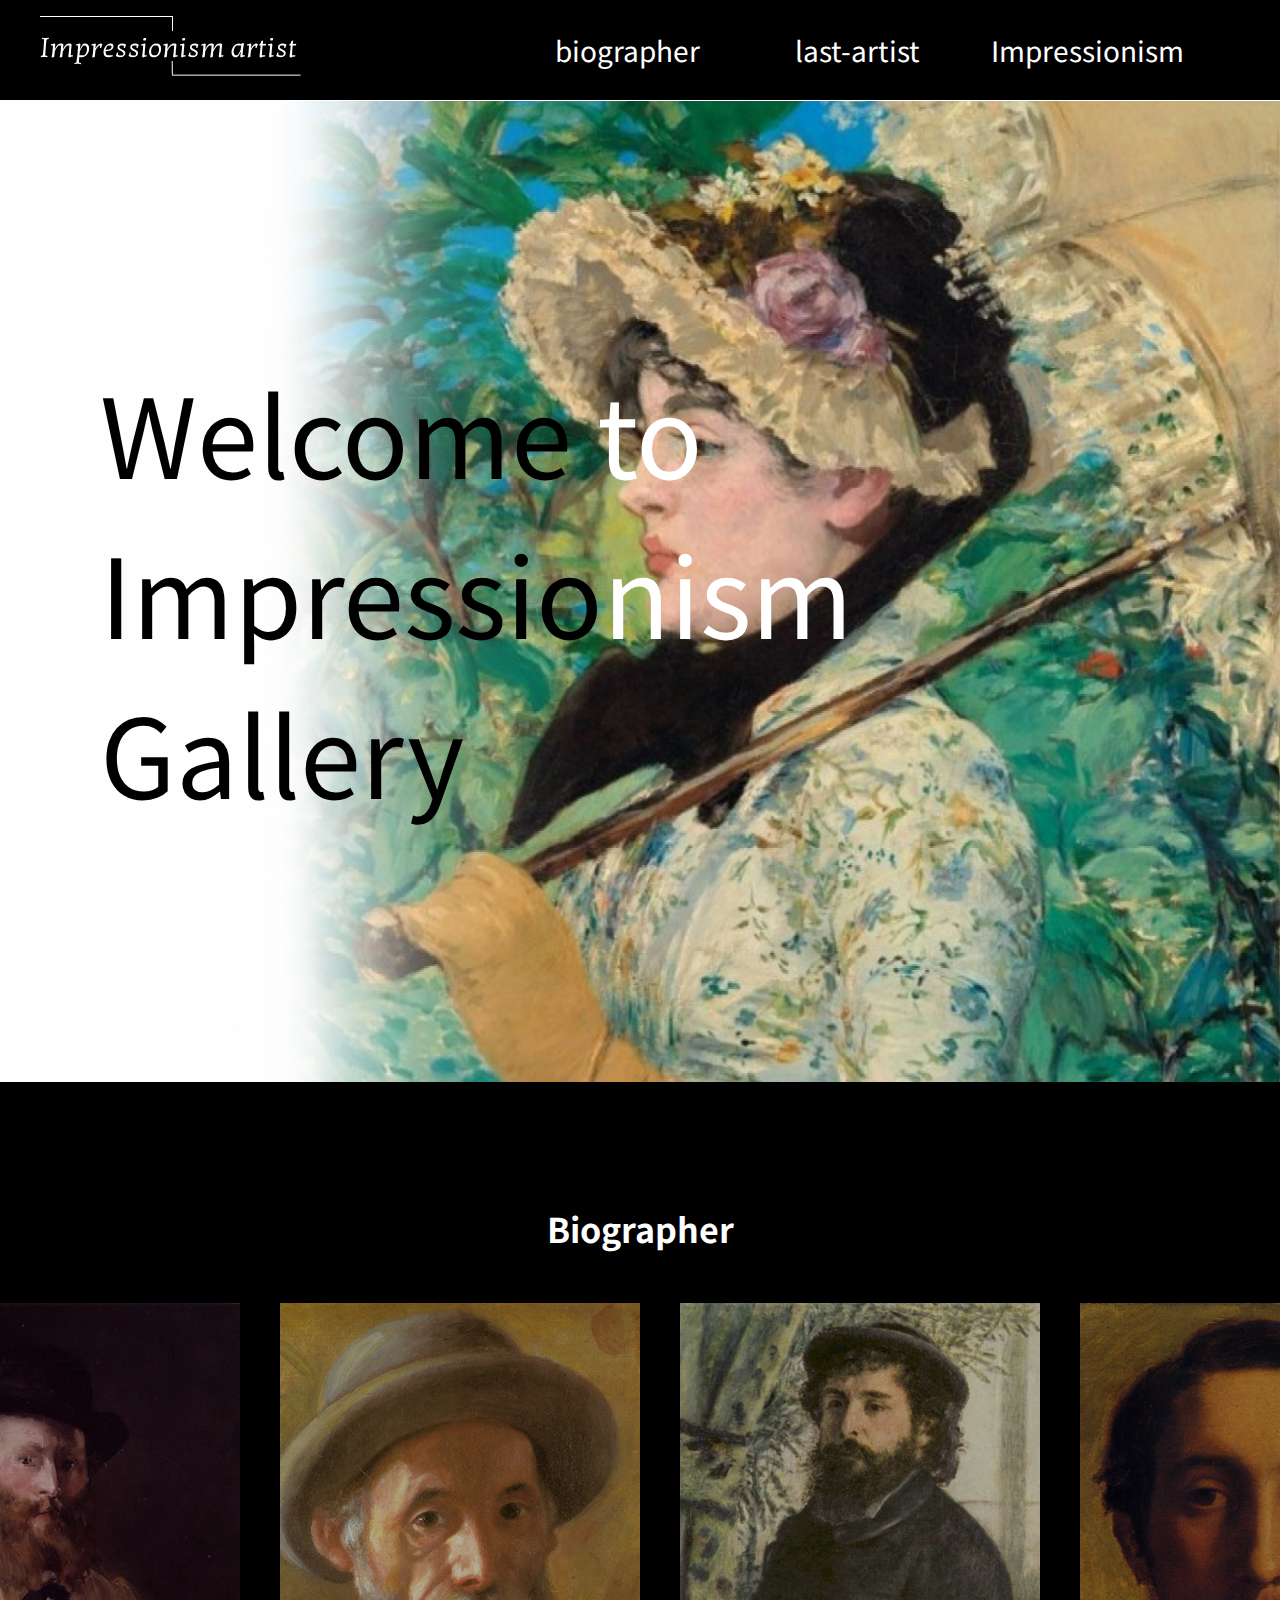
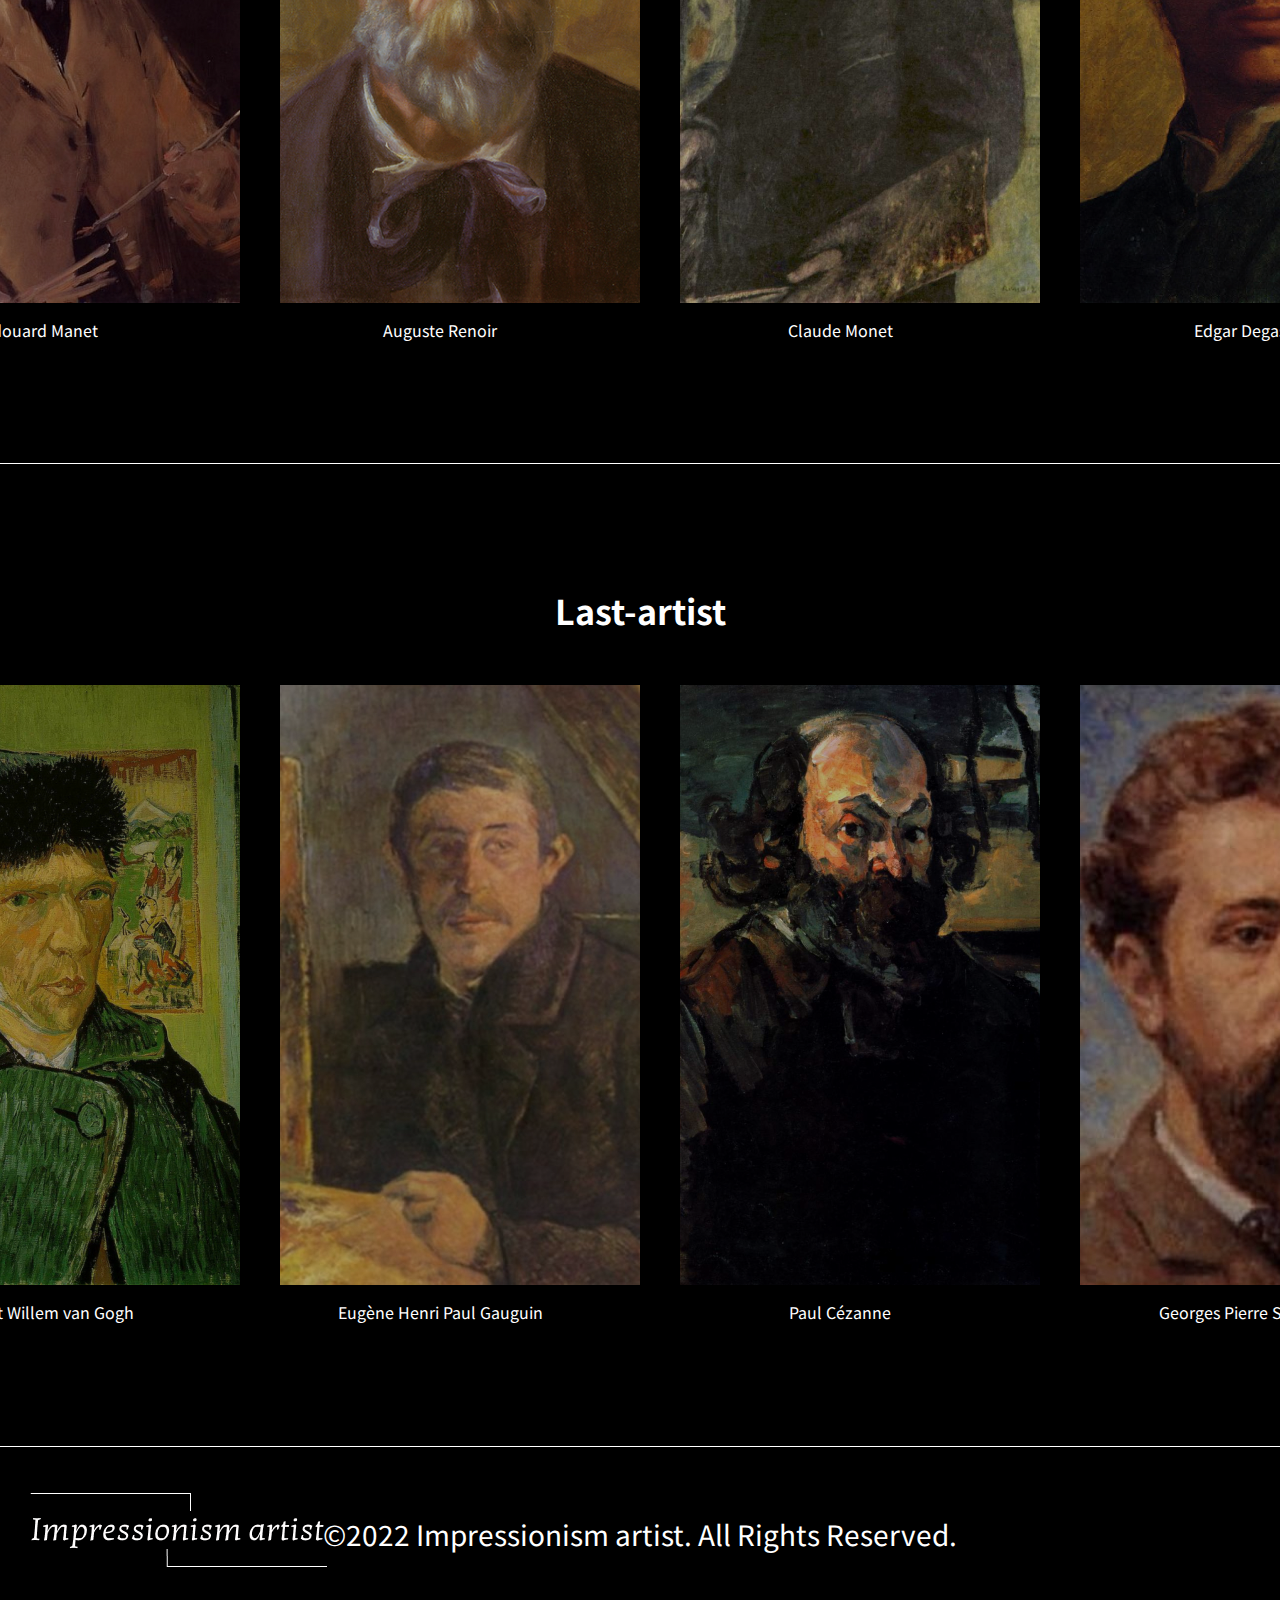
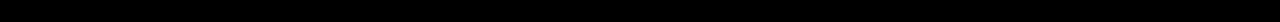
==== commit 9e3a4757: "Add files via upload" ====
--- a/index.html
+++ b/index.html
@@ -8,9 +8,9 @@
     <!-- Noto Sans KR -->
     <link href="https://fonts.googleapis.com/css2?family=Noto+Sans+KR:wght@400;500;700&display=swap" rel="stylesheet">
     <!-- style.css(공통) -->
+    <link rel="stylesheet" href="./css/reset.css">
     <link rel="stylesheet" href="./css/style.css">
     <script src="./js/jquery-3.6.0.js"></script>
-      <script src="https://cdn.jsdelivr.net/npm/swiper@8/swiper-bundle.min.js"></script>
     <script src="./js/main.js"></script>
 
 </head>
--- a/css/style.css
+++ b/css/style.css
@@ -26,8 +26,9 @@
 
 /* main-header */
 #main-header{
-    width: 100%;
-    height: 151px;
+    outline: 1px solid #fff;
+    width: 100%;
+    height: 100px;
     background: #000;
     z-index: 10;
     position: relative;
@@ -44,7 +45,6 @@
     text-align: center;
     align-items: center;
     justify-content: space-between;
-    outline: 1px solid red;
 }
 
 .container img {
@@ -53,17 +53,17 @@
 
 #main-header .nav-bg {
     position: absolute;
-    width: 50%;
-    height: 180px;
+    width: 54%;
+    height: 200px;
     background: #fff;
     opacity: 0.6;
-    top: 90px;
+    top: 70px;
     display: none;
 }
 
 #main-header nav {
-    width: 50%;
-    outline: 1px solid red;
+    width: 60%;
+    height: 40px;
 }
 
 #main-header nav ul.gnb {
@@ -95,8 +95,8 @@
 
 #main-header nav ul.gnb>li>ul.sub>li {
     width: 100%;
-    line-height: 60px;
-    font-size: 22px;
+    line-height: 50px;
+    font-size: 20px;
 }
 
 #main-header nav ul.gnb>li>ul.sub>li>a {
@@ -108,7 +108,7 @@
 
 #main-header nav ul.gnb>li>ul.sub>li:hover>a {
     color: #F9FE00;
-    font-weight: 700;
+    font-weight: 600;
 }
 
 
@@ -135,7 +135,7 @@
     justify-content: center;
     color: #000;
     font-size: 110px;
-    padding-left: 120px;
+    padding-left: 100px;
 }
 
 .main-p span{
